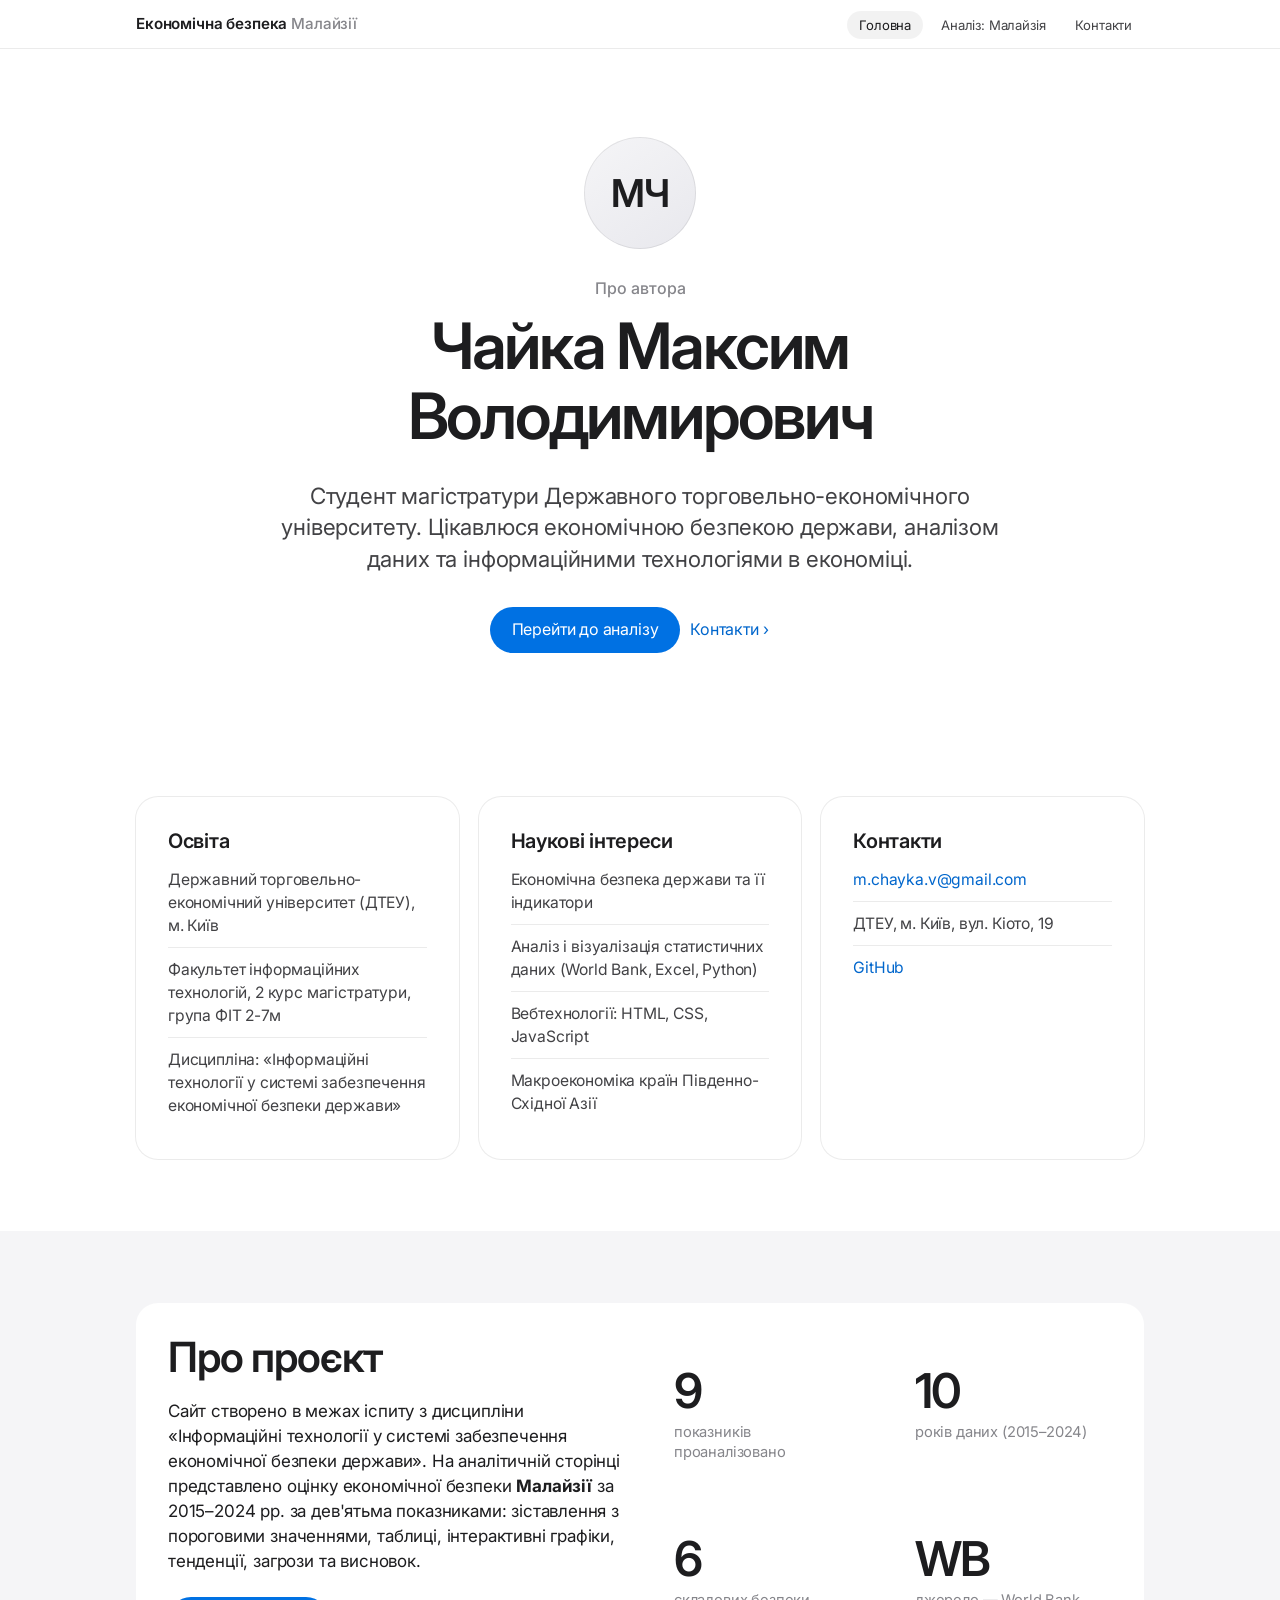
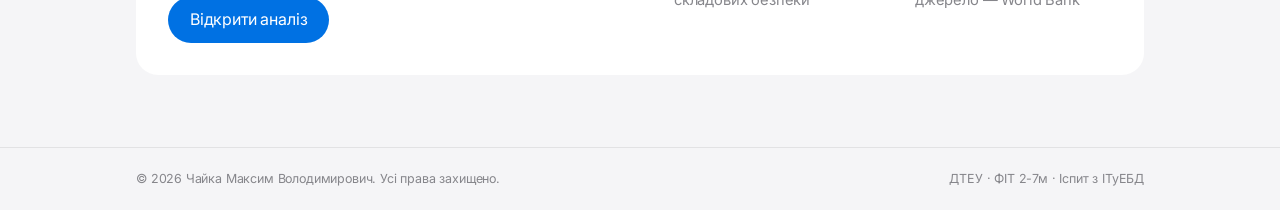
==== index.html @ 92176b52 "Add files via upload" ====
<!DOCTYPE html>
<html lang="uk">
<head>
  <meta charset="UTF-8">
  <meta name="viewport" content="width=device-width, initial-scale=1.0">
  <title>Чайка Максим — Економічна безпека країни</title>
  <meta name="description" content="Персональний сайт Чайки Максима Володимировича: аналіз економічної безпеки Малайзії.">
  <link rel="preconnect" href="https://fonts.googleapis.com">
  <link rel="preconnect" href="https://fonts.gstatic.com" crossorigin>
  <link href="https://fonts.googleapis.com/css2?family=Inter:wght@400;500;600&display=swap" rel="stylesheet">
  <link rel="stylesheet" href="style.css">
</head>
<body>
  <nav class="nav">
    <div class="container">
      <a class="logo" href="index.html">Економічна безпека <span>Малайзії</span></a>
      <button class="burger" aria-label="Меню" aria-expanded="false">☰</button>
      <ul class="nav-links">
        <li><a href="index.html" class="active">Головна</a></li>
        <li><a href="analysis.html">Аналіз: Малайзія</a></li>
        <li><a href="index.html#contacts">Контакти</a></li>
      </ul>
    </div>
  </nav>

  <header class="hero">
    <div class="container hero-grid">
      <div class="avatar" aria-hidden="true">МЧ</div>
      <div>
        <div class="eyebrow">Про автора</div>
        <h1>Чайка Максим Володимирович</h1>
        <p class="lead">Студент магістратури Державного торговельно-економічного університету. Цікавлюся економічною безпекою держави, аналізом даних та інформаційними технологіями в економіці.</p>
        <a class="btn" href="analysis.html">Перейти до аналізу</a>&nbsp;&nbsp;<a class="btn ghost" href="#contacts">Контакти ›</a>
      </div>
    </div>
  </header>

  <main>
    <section>
      <div class="container">
        <div class="grid-3">
          <article class="card info-card reveal">
            <h3><span class="ico">🎓</span>Освіта</h3>
            <ul>
              <li>Державний торговельно-економічний університет (ДТЕУ), м. Київ</li>
              <li>Факультет інформаційних технологій, 2 курс магістратури, група ФІТ 2-7м</li>
              <li>Дисципліна: «Інформаційні технології у системі забезпечення економічної безпеки держави»</li>
            </ul>
          </article>
          <article class="card info-card reveal">
            <h3><span class="ico">🔎</span>Наукові інтереси</h3>
            <ul>
              <li>Економічна безпека держави та її індикатори</li>
              <li>Аналіз і візуалізація статистичних даних (World Bank, Excel, Python)</li>
              <li>Вебтехнології: HTML, CSS, JavaScript</li>
              <li>Макроекономіка країн Південно-Східної Азії</li>
            </ul>
          </article>
          <article class="card info-card reveal" id="contacts">
            <h3><span class="ico">✉️</span>Контакти</h3>
            <ul class="contact-list">
              <li><a href="mailto:m.chayka.v@gmail.com">m.chayka.v@gmail.com</a></li>
              <li>ДТЕУ, м. Київ, вул. Кіото, 19</li>
              <li><a href="https://github.com" target="_blank" rel="noopener">GitHub</a></li>
            </ul>
          </article>
        </div>
      </div>
    </section>

    <section class="alt">
      <div class="container">
        <div class="card reveal">
          <div class="grid-2" style="align-items:center">
            <div>
              <h2>Про проєкт</h2>
              <p>Сайт створено в межах іспиту з дисципліни «Інформаційні технології у системі забезпечення економічної безпеки держави». На аналітичній сторінці представлено оцінку економічної безпеки <b>Малайзії</b> за 2015–2024 рр. за дев'ятьма показниками: зіставлення з пороговими значеннями, таблиці, інтерактивні графіки, тенденції, загрози та висновок.</p>
              <a class="btn" href="analysis.html">Відкрити аналіз</a>
            </div>
            <div class="grid-2">
              <div class="kpi"><div class="num">9</div><div class="lbl">показників проаналізовано</div></div>
              <div class="kpi"><div class="num">10</div><div class="lbl">років даних (2015–2024)</div></div>
              <div class="kpi"><div class="num">6</div><div class="lbl">складових безпеки</div></div>
              <div class="kpi"><div class="num">WB</div><div class="lbl">джерело — World Bank</div></div>
            </div>
          </div>
        </div>
      </div>
    </section>
  </main>

  <footer>
    <div class="container">
      <span>© <span class="year">2026</span> Чайка Максим Володимирович. Усі права захищено.</span>
      <span>ДТЕУ · ФІТ 2-7м · Іспит з ІТуЕБД</span>
    </div>
  </footer>
  <script src="script.js"></script>
</body>
</html>
---- style.css ----
/* ===== Economic Security — Apple-style minimal theme ===== */
:root {
  --bg: #ffffff;
  --bg-alt: #f5f5f7;
  --surface: #ffffff;
  --ink: #1d1d1f;
  --ink-2: #424245;
  --muted: #86868b;
  --line: #d2d2d7;
  --hair: rgba(0, 0, 0, .08);
  --blue: #0071e3;
  --blue-hover: #0077ed;
  --link: #0066cc;
  --s1: #2a78d6;
  --s2: #eb6834;
  --lv-opt: #1a9e3f;  --lv-opt-bg: #e6f6ea;
  --lv-sat: #4f9d5d;  --lv-sat-bg: #eef7ef;
  --lv-uns: #b7791f;  --lv-uns-bg: #fdf4e3;
  --lv-dan: #c9622c;  --lv-dan-bg: #fdece4;
  --lv-cri: #d93636;  --lv-cri-bg: #fde8e8;
  --lv-abs: #8e1c1c;  --lv-abs-bg: #f6dcdc;
  --radius: 22px;
  --radius-s: 14px;
  --font: -apple-system, BlinkMacSystemFont, "SF Pro Display", "SF Pro Text", "Inter", "Helvetica Neue", Helvetica, Arial, sans-serif;
}

* { box-sizing: border-box; }
html { scroll-behavior: smooth; -webkit-text-size-adjust: 100%; }
body {
  margin: 0;
  font-family: var(--font);
  background: var(--bg);
  color: var(--ink);
  line-height: 1.47;
  font-size: 17px;
  letter-spacing: -.01em;
  -webkit-font-smoothing: antialiased;
}
h1, h2, h3 { font-family: var(--font); font-weight: 600; letter-spacing: -.025em; line-height: 1.1; margin: 0 0 .45em; }
h1 { font-size: clamp(2.4rem, 6vw, 4rem); letter-spacing: -.035em; }
h2 { font-size: clamp(1.8rem, 4vw, 2.6rem); }
h3 { font-size: 1.25rem; letter-spacing: -.015em; line-height: 1.25; }
p { margin: 0 0 1em; }
a { color: var(--link); text-decoration: none; }
a:hover { text-decoration: underline; }

.container { width: 100%; max-width: 1040px; margin: 0 auto; padding: 0 16px; }

/* ---------- navigation (frosted glass) ---------- */
.nav {
  position: sticky; top: 0; z-index: 50;
  background: rgba(255, 255, 255, .72);
  backdrop-filter: saturate(180%) blur(20px);
  -webkit-backdrop-filter: saturate(180%) blur(20px);
  border-bottom: 1px solid var(--hair);
}
.nav .container { display: flex; align-items: center; justify-content: space-between; height: 48px; gap: 12px; }
.logo { color: var(--ink); font-weight: 600; font-size: .95rem; letter-spacing: -.01em; }
.logo:hover { text-decoration: none; }
.logo span { color: var(--muted); font-weight: 500; }
.nav-links { display: flex; gap: 6px; list-style: none; margin: 0; padding: 0; }
.nav-links a { color: var(--ink-2); font-size: .82rem; padding: 6px 12px; border-radius: 999px; transition: color .2s, background .2s; }
.nav-links a:hover { color: var(--ink); text-decoration: none; }
.nav-links a.active { color: var(--ink); background: rgba(0, 0, 0, .05); }
.burger { display: none; background: none; border: none; color: var(--ink); font-size: 1.2rem; cursor: pointer; padding: 6px; }
@media (max-width: 720px) {
  .burger { display: block; }
  .nav-links {
    display: none; position: absolute; top: 48px; left: 0; right: 0; flex-direction: column; gap: 0;
    background: rgba(255, 255, 255, .96); backdrop-filter: blur(20px); -webkit-backdrop-filter: blur(20px);
    padding: 8px 16px 16px; border-bottom: 1px solid var(--hair);
  }
  .nav-links.open { display: flex; }
  .nav-links a { font-size: 1.05rem; padding: 12px 4px; border-radius: 0; border-bottom: 1px solid var(--hair); }
  .nav-links a.active { background: none; font-weight: 600; }
}

/* ---------- hero ---------- */
.hero { background: var(--bg); color: var(--ink); padding: 88px 0 72px; text-align: center; }
.hero .eyebrow { color: var(--muted); font-size: 1rem; font-weight: 500; margin-bottom: 10px; letter-spacing: 0; }
.hero h1 { max-width: 860px; margin-left: auto; margin-right: auto; }
.hero p.lead { font-size: clamp(1.1rem, 2.2vw, 1.4rem); color: var(--ink-2); max-width: 720px; margin: 0 auto 1.2em; line-height: 1.4; }
.hero-grid { display: flex; flex-direction: column; align-items: center; gap: 28px; }
.avatar {
  width: 112px; height: 112px; border-radius: 50%; display: grid; place-items: center;
  background: linear-gradient(145deg, #f5f5f7, #e8e8ed); color: var(--ink);
  font-size: 2.4rem; font-weight: 600; letter-spacing: -.03em;
  box-shadow: inset 0 0 0 1px var(--hair);
}

.btn {
  display: inline-block; background: var(--blue); color: #fff; font-size: 1rem; font-weight: 400;
  padding: 11px 22px; border-radius: 999px; margin-top: 6px; transition: background .2s;
}
.btn:hover { background: var(--blue-hover); text-decoration: none; }
.btn.ghost { background: none; color: var(--link); padding-left: 0; }
.btn.ghost:hover { text-decoration: underline; background: none; }

/* ---------- sections & cards ---------- */
section { padding: 72px 0; }
section.alt { background: var(--bg-alt); }
.section-head { margin-bottom: 36px; text-align: center; }
.section-head p { color: var(--muted); max-width: 680px; margin: 0 auto; font-size: 1.1rem; }
.card {
  background: var(--surface); border-radius: var(--radius); padding: 32px;
  box-shadow: 0 0 0 1px var(--hair);
}
.alt .card, .alt .kpi { box-shadow: none; }
.grid-2 { display: grid; grid-template-columns: repeat(2, 1fr); gap: 20px; }
.grid-3 { display: grid; grid-template-columns: repeat(3, 1fr); gap: 20px; }
.grid-4 { display: grid; grid-template-columns: repeat(4, 1fr); gap: 16px; }
.grid-2 > *, .grid-3 > *, .grid-4 > *, .ind-body > * { min-width: 0; }
@media (max-width: 900px) { .grid-3, .grid-4 { grid-template-columns: repeat(2, 1fr); } }
@media (max-width: 640px) {
  .grid-2, .grid-3, .grid-4 { grid-template-columns: 1fr; }
  section { padding: 56px 0; }
  .card { padding: 24px; }
  .hero { padding: 64px 0 48px; }
}

.info-card h3 { margin-bottom: 14px; }
.info-card .ico { display: none; }
.info-card ul { margin: 0; padding: 0; list-style: none; color: var(--ink-2); }
.info-card li { padding: 10px 0; border-top: 1px solid var(--hair); font-size: .98rem; }
.info-card li:first-child { border-top: none; padding-top: 0; }
.contact-list li { display: block; }

/* ---------- KPI tiles ---------- */
.kpi { background: var(--surface); border-radius: var(--radius); padding: 26px 24px; box-shadow: 0 0 0 1px var(--hair); text-align: left; }
.kpi .num { font-size: 3rem; font-weight: 600; line-height: 1; letter-spacing: -.04em; margin-bottom: 8px; }
.kpi .lbl { color: var(--muted); font-size: .92rem; line-height: 1.35; }
.kpi.good .num { color: var(--lv-opt); }
.kpi.warn .num { color: var(--lv-uns); }
.kpi.bad .num { color: var(--lv-cri); }

.verdict {
  display: inline-flex; flex-wrap: wrap; justify-content: center; align-items: center; gap: 6px;
  background: var(--bg-alt); padding: 12px 22px; border-radius: 999px; font-size: 1rem; color: var(--ink-2);
}
.verdict b { color: var(--lv-uns); font-weight: 600; }

/* ---------- level chips ---------- */
.chip { display: inline-block; padding: 4px 11px; border-radius: 999px; font-size: .78rem; font-weight: 500; white-space: nowrap; }
.chip::before { content: ""; display: inline-block; width: 6px; height: 6px; border-radius: 50%; background: currentColor; margin-right: 6px; vertical-align: 1px; }
.lv-opt { background: var(--lv-opt-bg); color: var(--lv-opt); }
.lv-sat { background: var(--lv-sat-bg); color: var(--lv-sat); }
.lv-uns { background: var(--lv-uns-bg); color: var(--lv-uns); }
.lv-dan { background: var(--lv-dan-bg); color: var(--lv-dan); }
.lv-cri { background: var(--lv-cri-bg); color: var(--lv-cri); }
.lv-abs { background: var(--lv-abs-bg); color: var(--lv-abs); }

.trend { font-size: .82rem; font-weight: 500; }
.trend.up { color: var(--lv-opt); }
.trend.down { color: var(--lv-cri); }
.trend.flat { color: var(--muted); }

/* ---------- tables ---------- */
.table-wrap { width: 100%; overflow-x: auto; border-radius: var(--radius-s); background: var(--surface); box-shadow: 0 0 0 1px var(--hair); }
table { width: 100%; border-collapse: collapse; font-size: .9rem; }
th, td { padding: 13px 14px; text-align: left; border-bottom: 1px solid var(--hair); vertical-align: middle; }
th { color: var(--muted); font-weight: 500; font-size: .78rem; white-space: nowrap; background: var(--surface); }
tbody tr { transition: background .15s; }
tbody tr:hover { background: #fafafc; }
tbody tr:last-child td { border-bottom: none; }
td.num, th.num { text-align: right; font-variant-numeric: tabular-nums; }
.year-table th, .year-table td { padding: 9px 10px; white-space: nowrap; }
.year-table td.avg { font-weight: 600; }

/* ---------- indicator cards ---------- */
.indicator { margin-bottom: 20px; }
.ind-head { display: flex; flex-wrap: wrap; justify-content: space-between; align-items: flex-start; gap: 12px; margin-bottom: 20px; }
.ind-head .comp { font-size: .85rem; color: var(--muted); font-weight: 500; }
.ind-head h3 { margin: 4px 0 0; font-size: 1.45rem; }
.ind-meta { display: flex; flex-wrap: wrap; gap: 8px; align-items: center; }
.ind-body { display: grid; grid-template-columns: 1.4fr 1fr; gap: 32px; align-items: start; }
@media (max-width: 900px) { .ind-body { grid-template-columns: 1fr; } }
.chart-box { position: relative; height: 300px; }
@media (max-width: 640px) { .chart-box { height: 250px; } }
.ind-text p { color: var(--ink-2); font-size: .95rem; }
.formula { font-family: "SF Mono", ui-monospace, Menlo, Consolas, monospace; background: var(--bg-alt); padding: 10px 14px; border-radius: 10px; font-size: .82rem; margin-bottom: 14px; display: block; color: var(--ink-2); }
.stat-row { display: flex; gap: 24px; flex-wrap: wrap; margin-bottom: 16px; }
.stat-row div { font-size: .8rem; color: var(--muted); }
.stat-row b { display: block; font-size: 1.9rem; font-weight: 600; color: var(--ink); letter-spacing: -.03em; line-height: 1.15; }
details { margin-top: 20px; border-top: 1px solid var(--hair); padding-top: 14px; }
summary { cursor: pointer; color: var(--link); font-size: .9rem; margin-bottom: 12px; list-style: none; }
summary::-webkit-details-marker { display: none; }
summary::after { content: " ›"; display: inline-block; transition: transform .2s; }
details[open] summary::after { transform: rotate(90deg); }
.src { font-size: .78rem; color: var(--muted); margin-top: 10px; }

/* ---------- lists ---------- */
.tendency h3 { font-size: 1.3rem; }
.tendency ul { padding: 0; margin: 0; list-style: none; }
.tendency li { padding: 12px 0 12px 22px; border-top: 1px solid var(--hair); color: var(--ink-2); font-size: .95rem; position: relative; }
.tendency li::before { content: ""; position: absolute; left: 2px; top: 20px; width: 8px; height: 8px; border-radius: 50%; }
.tendency.good li::before { background: var(--lv-opt); }
.tendency.bad li::before { background: var(--lv-cri); }

.threat { display: grid; grid-template-columns: 40px 1fr; gap: 16px; }
.threat .n { width: 40px; height: 40px; border-radius: 50%; background: var(--bg-alt); color: var(--ink); display: grid; place-items: center; font-weight: 600; font-size: 1rem; }
.threat h3 { font-size: 1.1rem; margin-bottom: 6px; }
.threat p { color: var(--ink-2); font-size: .93rem; margin: 0; }
.threat .tags { margin-top: 10px; font-size: .78rem; color: var(--muted); font-weight: 500; }

.conclusion { background: #000; color: #f5f5f7; border-radius: var(--radius); padding: clamp(28px, 5vw, 56px); }
.conclusion h2 { color: #f5f5f7; }
.conclusion p { color: #a1a1a6; font-size: 1.05rem; }
.conclusion b { color: #f5f5f7; font-weight: 600; }

.dist-bar { display: flex; height: 10px; border-radius: 999px; overflow: hidden; margin: 18px 0 16px; gap: 3px; }
.dist-bar div { font-size: 0; }
.legend { display: flex; flex-wrap: wrap; gap: 10px 20px; font-size: .85rem; color: var(--ink-2); }
.legend span::before { content: ""; display: inline-block; width: 8px; height: 8px; border-radius: 50%; margin-right: 7px; background: var(--c); vertical-align: 1px; }

.toc { display: flex; flex-wrap: wrap; justify-content: center; gap: 8px; margin-top: 26px; }
.toc a { color: var(--link); font-size: .9rem; padding: 7px 14px; border-radius: 999px; background: var(--bg-alt); }
.toc a:hover { text-decoration: none; background: #e8e8ed; }

#sourceList { list-style: none; padding: 0 !important; }
#sourceList li { padding: 8px 0; border-top: 1px solid var(--hair); overflow-wrap: anywhere; }
#sourceList li:first-child { border-top: none; }
#sourceList a { overflow-wrap: anywhere; }

/* ---------- footer ---------- */
footer { background: var(--bg-alt); color: var(--muted); padding: 22px 0; font-size: .78rem; border-top: 1px solid var(--hair); }
footer .container { display: flex; flex-wrap: wrap; justify-content: space-between; gap: 8px; }

/* ---------- motion ---------- */
.reveal { opacity: 0; transform: translateY(24px); transition: opacity .8s cubic-bezier(.2, .8, .2, 1), transform .8s cubic-bezier(.2, .8, .2, 1); }
.reveal.visible { opacity: 1; transform: none; }
@media (prefers-reduced-motion: reduce) { .reveal { opacity: 1; transform: none; transition: none; } html { scroll-behavior: auto; } }

.trend { white-space: nowrap; }
@media (max-width: 640px) { .card .grid-2 { grid-template-columns: repeat(2, 1fr); } .kpi .num { font-size: 2.4rem; } }
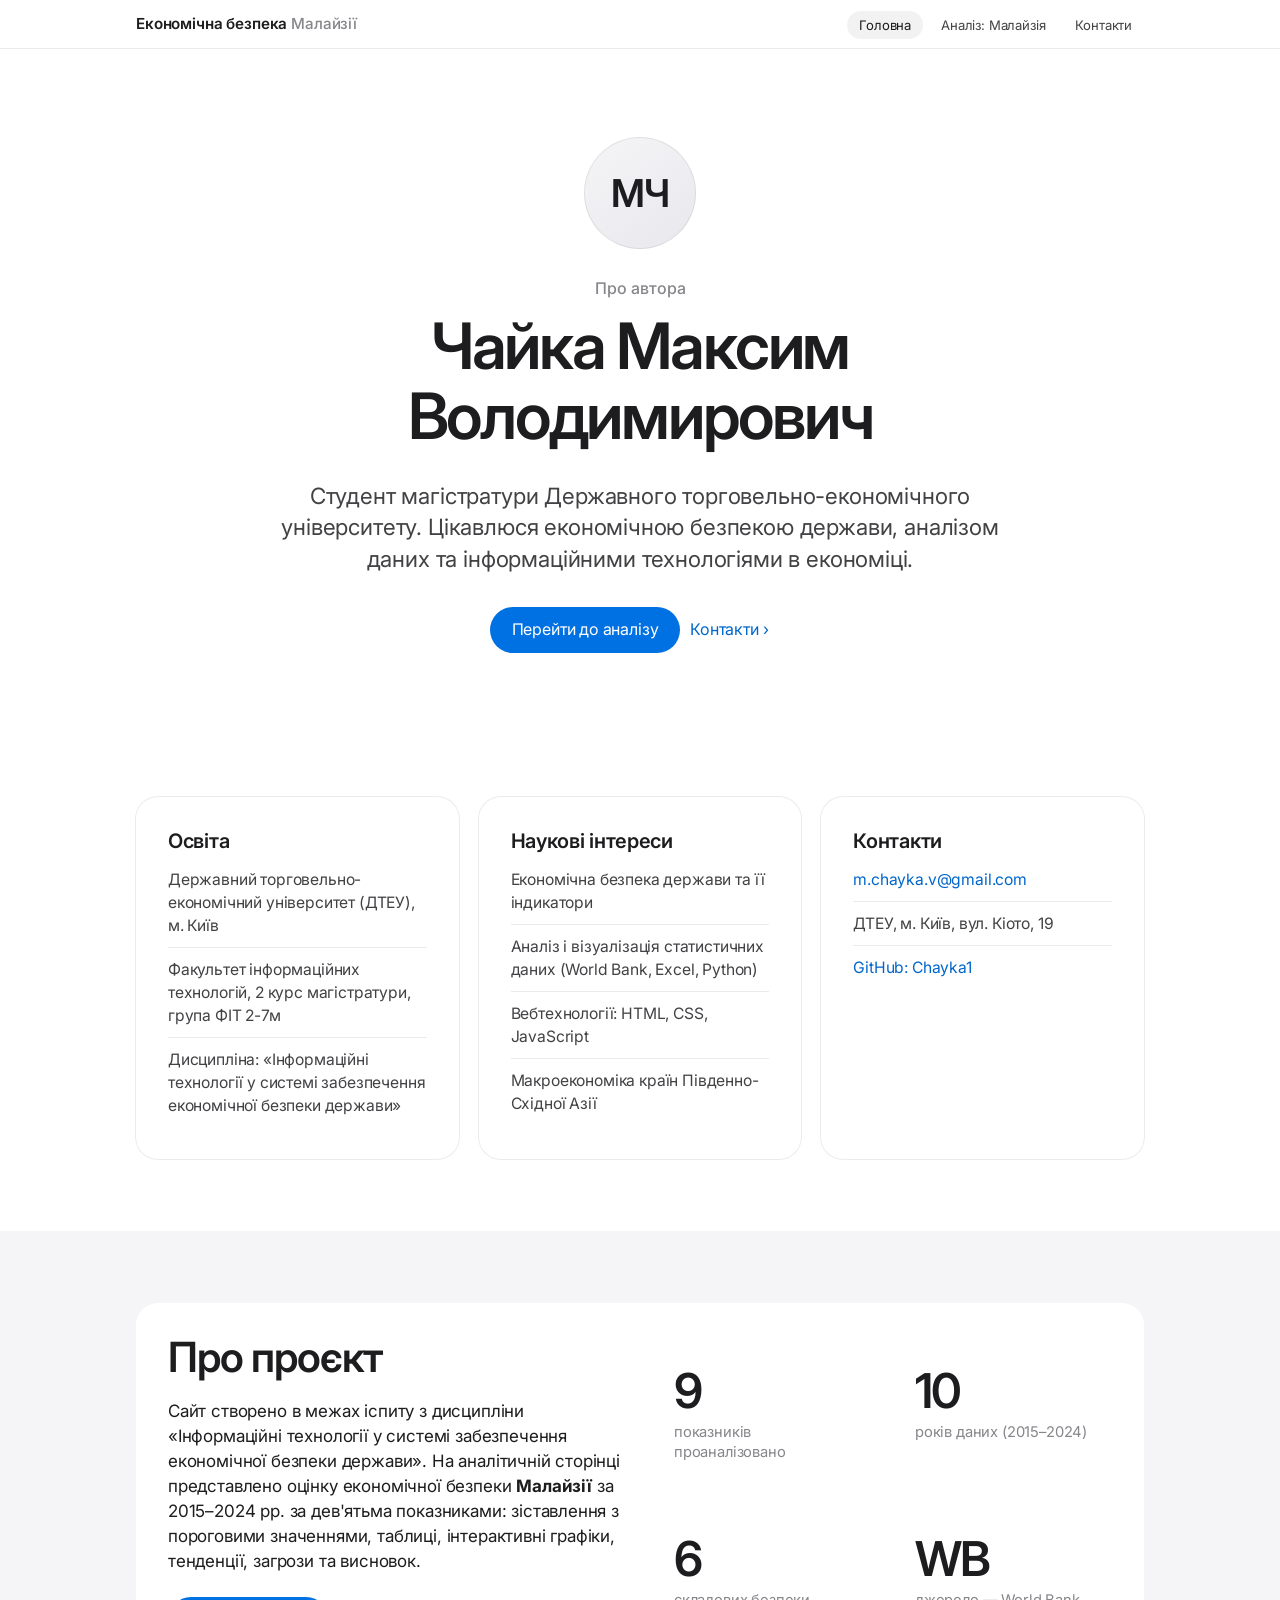
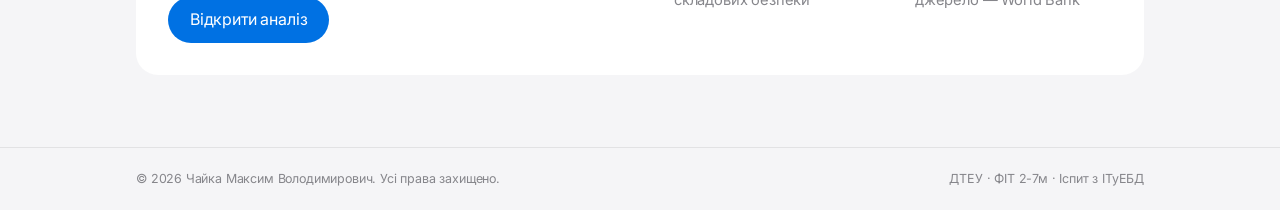
==== commit 45bd683e: "Add files via upload" ====
--- a/index.html
+++ b/index.html
@@ -61,7 +61,7 @@
             <ul class="contact-list">
               <li><a href="mailto:m.chayka.v@gmail.com">m.chayka.v@gmail.com</a></li>
               <li>ДТЕУ, м. Київ, вул. Кіото, 19</li>
-              <li><a href="https://github.com" target="_blank" rel="noopener">GitHub</a></li>
+              <li><a href="https://github.com/Chayka1" target="_blank" rel="noopener">GitHub: Chayka1</a></li>
             </ul>
           </article>
         </div>
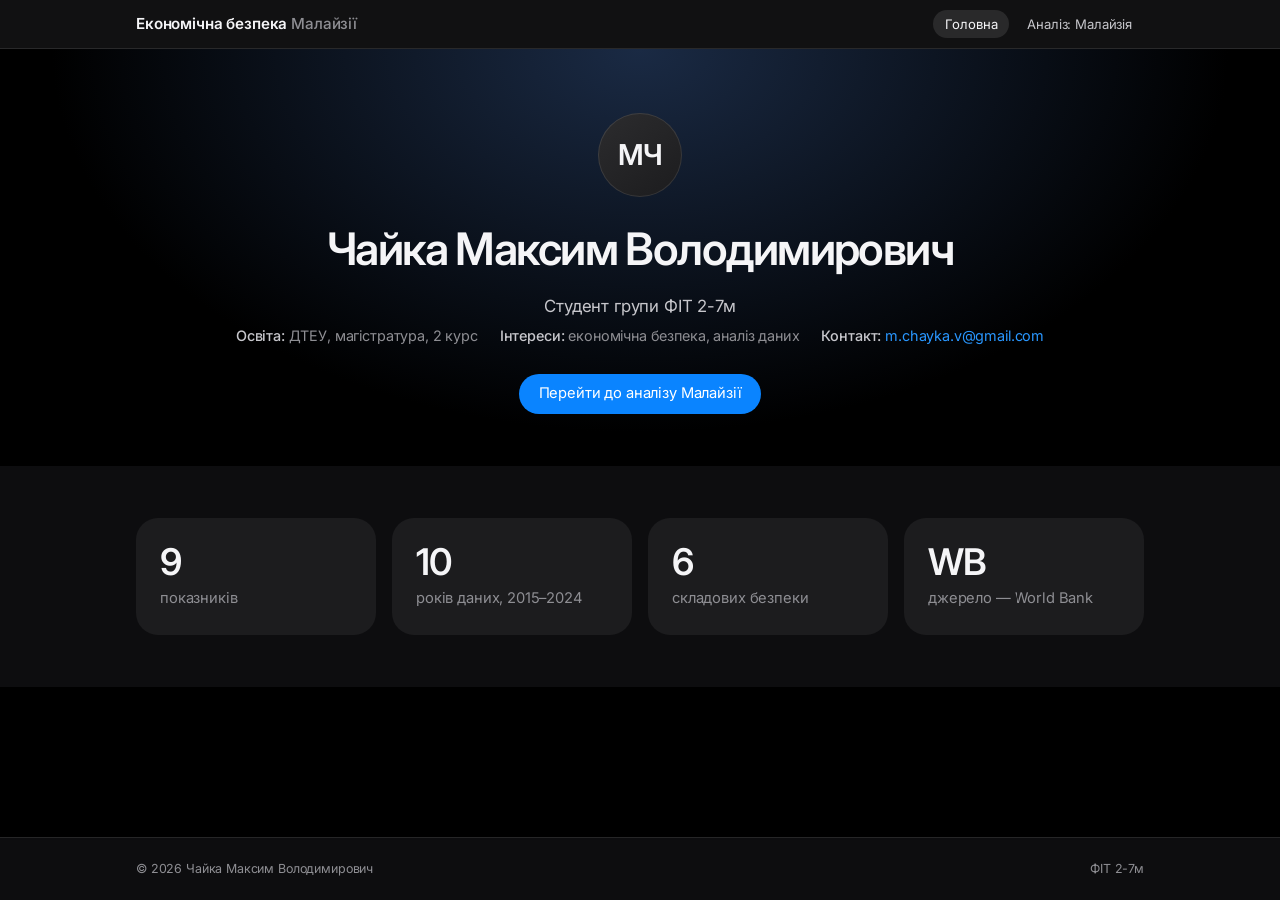
==== commit 6b045653: "Add files via upload" ====
--- a/index.html
+++ b/index.html
@@ -3,8 +3,8 @@
 <head>
   <meta charset="UTF-8">
   <meta name="viewport" content="width=device-width, initial-scale=1.0">
-  <title>Чайка Максим — Економічна безпека країни</title>
-  <meta name="description" content="Персональний сайт Чайки Максима Володимировича: аналіз економічної безпеки Малайзії.">
+  <title>Чайка Максим — Економічна безпека Малайзії</title>
+  <meta name="description" content="Аналіз економічної безпеки Малайзії за 2015–2024 рр. Автор: Чайка Максим Володимирович, ФІТ 2-7м.">
   <link rel="preconnect" href="https://fonts.googleapis.com">
   <link rel="preconnect" href="https://fonts.gstatic.com" crossorigin>
   <link href="https://fonts.googleapis.com/css2?family=Inter:wght@400;500;600&display=swap" rel="stylesheet">
@@ -18,7 +18,6 @@
       <ul class="nav-links">
         <li><a href="index.html" class="active">Головна</a></li>
         <li><a href="analysis.html">Аналіз: Малайзія</a></li>
-        <li><a href="index.html#contacts">Контакти</a></li>
       </ul>
     </div>
   </nav>
@@ -27,63 +26,26 @@
     <div class="container hero-grid">
       <div class="avatar" aria-hidden="true">МЧ</div>
       <div>
-        <div class="eyebrow">Про автора</div>
         <h1>Чайка Максим Володимирович</h1>
-        <p class="lead">Студент магістратури Державного торговельно-економічного університету. Цікавлюся економічною безпекою держави, аналізом даних та інформаційними технологіями в економіці.</p>
-        <a class="btn" href="analysis.html">Перейти до аналізу</a>&nbsp;&nbsp;<a class="btn ghost" href="#contacts">Контакти ›</a>
+        <p class="group">Студент групи ФІТ 2-7м</p>
+        <div class="author-line">
+          <span><b>Освіта:</b> ДТЕУ, магістратура, 2 курс</span>
+          <span><b>Інтереси:</b> економічна безпека, аналіз даних</span>
+          <span><b>Контакт:</b> <a href="mailto:m.chayka.v@gmail.com">m.chayka.v@gmail.com</a></span>
+        </div>
+        <a class="btn" href="analysis.html">Перейти до аналізу Малайзії</a>
       </div>
     </div>
   </header>
 
   <main>
-    <section>
-      <div class="container">
-        <div class="grid-3">
-          <article class="card info-card reveal">
-            <h3><span class="ico">🎓</span>Освіта</h3>
-            <ul>
-              <li>Державний торговельно-економічний університет (ДТЕУ), м. Київ</li>
-              <li>Факультет інформаційних технологій, 2 курс магістратури, група ФІТ 2-7м</li>
-              <li>Дисципліна: «Інформаційні технології у системі забезпечення економічної безпеки держави»</li>
-            </ul>
-          </article>
-          <article class="card info-card reveal">
-            <h3><span class="ico">🔎</span>Наукові інтереси</h3>
-            <ul>
-              <li>Економічна безпека держави та її індикатори</li>
-              <li>Аналіз і візуалізація статистичних даних (World Bank, Excel, Python)</li>
-              <li>Вебтехнології: HTML, CSS, JavaScript</li>
-              <li>Макроекономіка країн Південно-Східної Азії</li>
-            </ul>
-          </article>
-          <article class="card info-card reveal" id="contacts">
-            <h3><span class="ico">✉️</span>Контакти</h3>
-            <ul class="contact-list">
-              <li><a href="mailto:m.chayka.v@gmail.com">m.chayka.v@gmail.com</a></li>
-              <li>ДТЕУ, м. Київ, вул. Кіото, 19</li>
-              <li><a href="https://github.com/Chayka1" target="_blank" rel="noopener">GitHub: Chayka1</a></li>
-            </ul>
-          </article>
-        </div>
-      </div>
-    </section>
-
     <section class="alt">
       <div class="container">
-        <div class="card reveal">
-          <div class="grid-2" style="align-items:center">
-            <div>
-              <h2>Про проєкт</h2>
-              <p>Сайт створено в межах іспиту з дисципліни «Інформаційні технології у системі забезпечення економічної безпеки держави». На аналітичній сторінці представлено оцінку економічної безпеки <b>Малайзії</b> за 2015–2024 рр. за дев'ятьма показниками: зіставлення з пороговими значеннями, таблиці, інтерактивні графіки, тенденції, загрози та висновок.</p>
-              <a class="btn" href="analysis.html">Відкрити аналіз</a>
-            </div>
-            <div class="grid-2">
-              <div class="kpi"><div class="num">9</div><div class="lbl">показників проаналізовано</div></div>
-              <div class="kpi"><div class="num">10</div><div class="lbl">років даних (2015–2024)</div></div>
-              <div class="kpi"><div class="num">6</div><div class="lbl">складових безпеки</div></div>
-              <div class="kpi"><div class="num">WB</div><div class="lbl">джерело — World Bank</div></div>
-            </div>
-          </div>
+        <div class="grid-4">
+          <div class="kpi reveal"><div class="num">9</div><div class="lbl">показників</div></div>
+          <div class="kpi reveal"><div class="num">10</div><div class="lbl">років даних, 2015–2024</div></div>
+          <div class="kpi reveal"><div class="num">6</div><div class="lbl">складових безпеки</div></div>
+          <div class="kpi reveal"><div class="num">WB</div><div class="lbl">джерело — World Bank</div></div>
         </div>
       </div>
     </section>
@@ -91,8 +53,8 @@
 
   <footer>
     <div class="container">
-      <span>© <span class="year">2026</span> Чайка Максим Володимирович. Усі права захищено.</span>
-      <span>ДТЕУ · ФІТ 2-7м · Іспит з ІТуЕБД</span>
+      <span>© 2026 Чайка Максим Володимирович</span>
+      <span>ФІТ 2-7м</span>
     </div>
   </footer>
   <script src="script.js"></script>
--- a/style.css
+++ b/style.css
@@ -1,24 +1,24 @@
 /* ===== Economic Security — Apple-style minimal theme ===== */
 :root {
-  --bg: #ffffff;
-  --bg-alt: #f5f5f7;
-  --surface: #ffffff;
-  --ink: #1d1d1f;
-  --ink-2: #424245;
-  --muted: #86868b;
-  --line: #d2d2d7;
-  --hair: rgba(0, 0, 0, .08);
-  --blue: #0071e3;
-  --blue-hover: #0077ed;
-  --link: #0066cc;
+  --bg: #000000;
+  --bg-alt: #0d0d0f;
+  --surface: #1c1c1e;
+  --ink: #f5f5f7;
+  --ink-2: #c7c7cc;
+  --muted: #8e8e93;
+  --line: #38383a;
+  --hair: rgba(255, 255, 255, .1);
+  --blue: #0a84ff;
+  --blue-hover: #409cff;
+  --link: #2997ff;
   --s1: #2a78d6;
   --s2: #eb6834;
-  --lv-opt: #1a9e3f;  --lv-opt-bg: #e6f6ea;
-  --lv-sat: #4f9d5d;  --lv-sat-bg: #eef7ef;
-  --lv-uns: #b7791f;  --lv-uns-bg: #fdf4e3;
-  --lv-dan: #c9622c;  --lv-dan-bg: #fdece4;
-  --lv-cri: #d93636;  --lv-cri-bg: #fde8e8;
-  --lv-abs: #8e1c1c;  --lv-abs-bg: #f6dcdc;
+  --lv-opt: #30d158;  --lv-opt-bg: rgba(48, 209, 88, .14);
+  --lv-sat: #8fd694;  --lv-sat-bg: rgba(143, 214, 148, .13);
+  --lv-uns: #ffd60a;  --lv-uns-bg: rgba(255, 214, 10, .13);
+  --lv-dan: #ff9f0a;  --lv-dan-bg: rgba(255, 159, 10, .14);
+  --lv-cri: #ff453a;  --lv-cri-bg: rgba(255, 69, 58, .15);
+  --lv-abs: #ff6961;  --lv-abs-bg: rgba(160, 20, 20, .35);
   --radius: 22px;
   --radius-s: 14px;
   --font: -apple-system, BlinkMacSystemFont, "SF Pro Display", "SF Pro Text", "Inter", "Helvetica Neue", Helvetica, Arial, sans-serif;
@@ -32,14 +32,15 @@
   background: var(--bg);
   color: var(--ink);
   line-height: 1.47;
-  font-size: 17px;
+  font-size: 15px;
   letter-spacing: -.01em;
+  color-scheme: dark;
   -webkit-font-smoothing: antialiased;
 }
 h1, h2, h3 { font-family: var(--font); font-weight: 600; letter-spacing: -.025em; line-height: 1.1; margin: 0 0 .45em; }
-h1 { font-size: clamp(2.4rem, 6vw, 4rem); letter-spacing: -.035em; }
-h2 { font-size: clamp(1.8rem, 4vw, 2.6rem); }
-h3 { font-size: 1.25rem; letter-spacing: -.015em; line-height: 1.25; }
+h1 { font-size: clamp(1.9rem, 4.5vw, 2.8rem); letter-spacing: -.035em; }
+h2 { font-size: clamp(1.4rem, 3vw, 1.9rem); }
+h3 { font-size: 1.1rem; letter-spacing: -.015em; line-height: 1.25; }
 p { margin: 0 0 1em; }
 a { color: var(--link); text-decoration: none; }
 a:hover { text-decoration: underline; }
@@ -49,7 +50,7 @@
 /* ---------- navigation (frosted glass) ---------- */
 .nav {
   position: sticky; top: 0; z-index: 50;
-  background: rgba(255, 255, 255, .72);
+  background: rgba(22, 22, 23, .8);
   backdrop-filter: saturate(180%) blur(20px);
   -webkit-backdrop-filter: saturate(180%) blur(20px);
   border-bottom: 1px solid var(--hair);
@@ -61,13 +62,13 @@
 .nav-links { display: flex; gap: 6px; list-style: none; margin: 0; padding: 0; }
 .nav-links a { color: var(--ink-2); font-size: .82rem; padding: 6px 12px; border-radius: 999px; transition: color .2s, background .2s; }
 .nav-links a:hover { color: var(--ink); text-decoration: none; }
-.nav-links a.active { color: var(--ink); background: rgba(0, 0, 0, .05); }
+.nav-links a.active { color: var(--ink); background: rgba(255, 255, 255, .1); }
 .burger { display: none; background: none; border: none; color: var(--ink); font-size: 1.2rem; cursor: pointer; padding: 6px; }
 @media (max-width: 720px) {
   .burger { display: block; }
   .nav-links {
     display: none; position: absolute; top: 48px; left: 0; right: 0; flex-direction: column; gap: 0;
-    background: rgba(255, 255, 255, .96); backdrop-filter: blur(20px); -webkit-backdrop-filter: blur(20px);
+    background: rgba(22, 22, 23, .97); backdrop-filter: blur(20px); -webkit-backdrop-filter: blur(20px);
     padding: 8px 16px 16px; border-bottom: 1px solid var(--hair);
   }
   .nav-links.open { display: flex; }
@@ -76,33 +77,33 @@
 }
 
 /* ---------- hero ---------- */
-.hero { background: var(--bg); color: var(--ink); padding: 88px 0 72px; text-align: center; }
+.hero { background: radial-gradient(ellipse at top, #1a2a44 0%, #000 65%); color: var(--ink); padding: 64px 0 52px; text-align: center; }
 .hero .eyebrow { color: var(--muted); font-size: 1rem; font-weight: 500; margin-bottom: 10px; letter-spacing: 0; }
 .hero h1 { max-width: 860px; margin-left: auto; margin-right: auto; }
-.hero p.lead { font-size: clamp(1.1rem, 2.2vw, 1.4rem); color: var(--ink-2); max-width: 720px; margin: 0 auto 1.2em; line-height: 1.4; }
+.hero p.lead { font-size: clamp(1rem, 1.8vw, 1.15rem); color: var(--ink-2); max-width: 720px; margin: 0 auto 1.2em; line-height: 1.4; }
 .hero-grid { display: flex; flex-direction: column; align-items: center; gap: 28px; }
 .avatar {
-  width: 112px; height: 112px; border-radius: 50%; display: grid; place-items: center;
-  background: linear-gradient(145deg, #f5f5f7, #e8e8ed); color: var(--ink);
-  font-size: 2.4rem; font-weight: 600; letter-spacing: -.03em;
+  width: 84px; height: 84px; border-radius: 50%; display: grid; place-items: center;
+  background: linear-gradient(145deg, #2c2c2e, #1c1c1e); color: var(--ink);
+  font-size: 1.8rem; font-weight: 600; letter-spacing: -.03em;
   box-shadow: inset 0 0 0 1px var(--hair);
 }
 
 .btn {
-  display: inline-block; background: var(--blue); color: #fff; font-size: 1rem; font-weight: 400;
-  padding: 11px 22px; border-radius: 999px; margin-top: 6px; transition: background .2s;
+  display: inline-block; background: var(--blue); color: #fff; font-size: .92rem; font-weight: 400;
+  padding: 9px 20px; border-radius: 999px; margin-top: 6px; transition: background .2s;
 }
 .btn:hover { background: var(--blue-hover); text-decoration: none; }
 .btn.ghost { background: none; color: var(--link); padding-left: 0; }
 .btn.ghost:hover { text-decoration: underline; background: none; }
 
 /* ---------- sections & cards ---------- */
-section { padding: 72px 0; }
+section { padding: 52px 0; }
 section.alt { background: var(--bg-alt); }
 .section-head { margin-bottom: 36px; text-align: center; }
-.section-head p { color: var(--muted); max-width: 680px; margin: 0 auto; font-size: 1.1rem; }
+.section-head p { color: var(--muted); max-width: 680px; margin: 0 auto; font-size: .95rem; }
 .card {
-  background: var(--surface); border-radius: var(--radius); padding: 32px;
+  background: var(--surface); border-radius: var(--radius); padding: 26px;
   box-shadow: 0 0 0 1px var(--hair);
 }
 .alt .card, .alt .kpi { box-shadow: none; }
@@ -127,7 +128,7 @@
 
 /* ---------- KPI tiles ---------- */
 .kpi { background: var(--surface); border-radius: var(--radius); padding: 26px 24px; box-shadow: 0 0 0 1px var(--hair); text-align: left; }
-.kpi .num { font-size: 3rem; font-weight: 600; line-height: 1; letter-spacing: -.04em; margin-bottom: 8px; }
+.kpi .num { font-size: 2.3rem; font-weight: 600; line-height: 1; letter-spacing: -.04em; margin-bottom: 8px; }
 .kpi .lbl { color: var(--muted); font-size: .92rem; line-height: 1.35; }
 .kpi.good .num { color: var(--lv-opt); }
 .kpi.warn .num { color: var(--lv-uns); }
@@ -135,7 +136,7 @@
 
 .verdict {
   display: inline-flex; flex-wrap: wrap; justify-content: center; align-items: center; gap: 6px;
-  background: var(--bg-alt); padding: 12px 22px; border-radius: 999px; font-size: 1rem; color: var(--ink-2);
+  background: rgba(255,255,255,.08); padding: 10px 20px; border-radius: 999px; font-size: .92rem; color: var(--ink-2);
 }
 .verdict b { color: var(--lv-uns); font-weight: 600; }
 
@@ -160,7 +161,7 @@
 th, td { padding: 13px 14px; text-align: left; border-bottom: 1px solid var(--hair); vertical-align: middle; }
 th { color: var(--muted); font-weight: 500; font-size: .78rem; white-space: nowrap; background: var(--surface); }
 tbody tr { transition: background .15s; }
-tbody tr:hover { background: #fafafc; }
+tbody tr:hover { background: #242426; }
 tbody tr:last-child td { border-bottom: none; }
 td.num, th.num { text-align: right; font-variant-numeric: tabular-nums; }
 .year-table th, .year-table td { padding: 9px 10px; white-space: nowrap; }
@@ -170,7 +171,7 @@
 .indicator { margin-bottom: 20px; }
 .ind-head { display: flex; flex-wrap: wrap; justify-content: space-between; align-items: flex-start; gap: 12px; margin-bottom: 20px; }
 .ind-head .comp { font-size: .85rem; color: var(--muted); font-weight: 500; }
-.ind-head h3 { margin: 4px 0 0; font-size: 1.45rem; }
+.ind-head h3 { margin: 4px 0 0; font-size: 1.2rem; }
 .ind-meta { display: flex; flex-wrap: wrap; gap: 8px; align-items: center; }
 .ind-body { display: grid; grid-template-columns: 1.4fr 1fr; gap: 32px; align-items: start; }
 @media (max-width: 900px) { .ind-body { grid-template-columns: 1fr; } }
@@ -180,7 +181,7 @@
 .formula { font-family: "SF Mono", ui-monospace, Menlo, Consolas, monospace; background: var(--bg-alt); padding: 10px 14px; border-radius: 10px; font-size: .82rem; margin-bottom: 14px; display: block; color: var(--ink-2); }
 .stat-row { display: flex; gap: 24px; flex-wrap: wrap; margin-bottom: 16px; }
 .stat-row div { font-size: .8rem; color: var(--muted); }
-.stat-row b { display: block; font-size: 1.9rem; font-weight: 600; color: var(--ink); letter-spacing: -.03em; line-height: 1.15; }
+.stat-row b { display: block; font-size: 1.5rem; font-weight: 600; color: var(--ink); letter-spacing: -.03em; line-height: 1.15; }
 details { margin-top: 20px; border-top: 1px solid var(--hair); padding-top: 14px; }
 summary { cursor: pointer; color: var(--link); font-size: .9rem; margin-bottom: 12px; list-style: none; }
 summary::-webkit-details-marker { display: none; }
@@ -202,9 +203,9 @@
 .threat p { color: var(--ink-2); font-size: .93rem; margin: 0; }
 .threat .tags { margin-top: 10px; font-size: .78rem; color: var(--muted); font-weight: 500; }
 
-.conclusion { background: #000; color: #f5f5f7; border-radius: var(--radius); padding: clamp(28px, 5vw, 56px); }
+.conclusion { background: linear-gradient(160deg, #1c1c1e, #0d1a2e); color: #f5f5f7; box-shadow: 0 0 0 1px var(--hair); border-radius: var(--radius); padding: clamp(28px, 5vw, 56px); }
 .conclusion h2 { color: #f5f5f7; }
-.conclusion p { color: #a1a1a6; font-size: 1.05rem; }
+.conclusion p { color: #aeaeb2; font-size: .95rem; }
 .conclusion b { color: #f5f5f7; font-weight: 600; }
 
 .dist-bar { display: flex; height: 10px; border-radius: 999px; overflow: hidden; margin: 18px 0 16px; gap: 3px; }
@@ -213,8 +214,8 @@
 .legend span::before { content: ""; display: inline-block; width: 8px; height: 8px; border-radius: 50%; margin-right: 7px; background: var(--c); vertical-align: 1px; }
 
 .toc { display: flex; flex-wrap: wrap; justify-content: center; gap: 8px; margin-top: 26px; }
-.toc a { color: var(--link); font-size: .9rem; padding: 7px 14px; border-radius: 999px; background: var(--bg-alt); }
-.toc a:hover { text-decoration: none; background: #e8e8ed; }
+.toc a { color: var(--link); font-size: .85rem; padding: 6px 13px; border-radius: 999px; background: rgba(255,255,255,.08); }
+.toc a:hover { text-decoration: none; background: #2c2c2e; }
 
 #sourceList { list-style: none; padding: 0 !important; }
 #sourceList li { padding: 8px 0; border-top: 1px solid var(--hair); overflow-wrap: anywhere; }
@@ -232,3 +233,9 @@
 
 .trend { white-space: nowrap; }
 @media (max-width: 640px) { .card .grid-2 { grid-template-columns: repeat(2, 1fr); } .kpi .num { font-size: 2.4rem; } }
+
+.author-line { display: flex; flex-wrap: wrap; justify-content: center; gap: 8px 22px; color: var(--muted); font-size: .9rem; margin: 6px 0 22px; }
+.author-line b { color: var(--ink-2); font-weight: 500; }
+.hero .group { font-size: 1.05rem; color: var(--ink-2); margin-bottom: 4px; }
+body { min-height: 100vh; display: flex; flex-direction: column; }
+main { flex: 1; }
